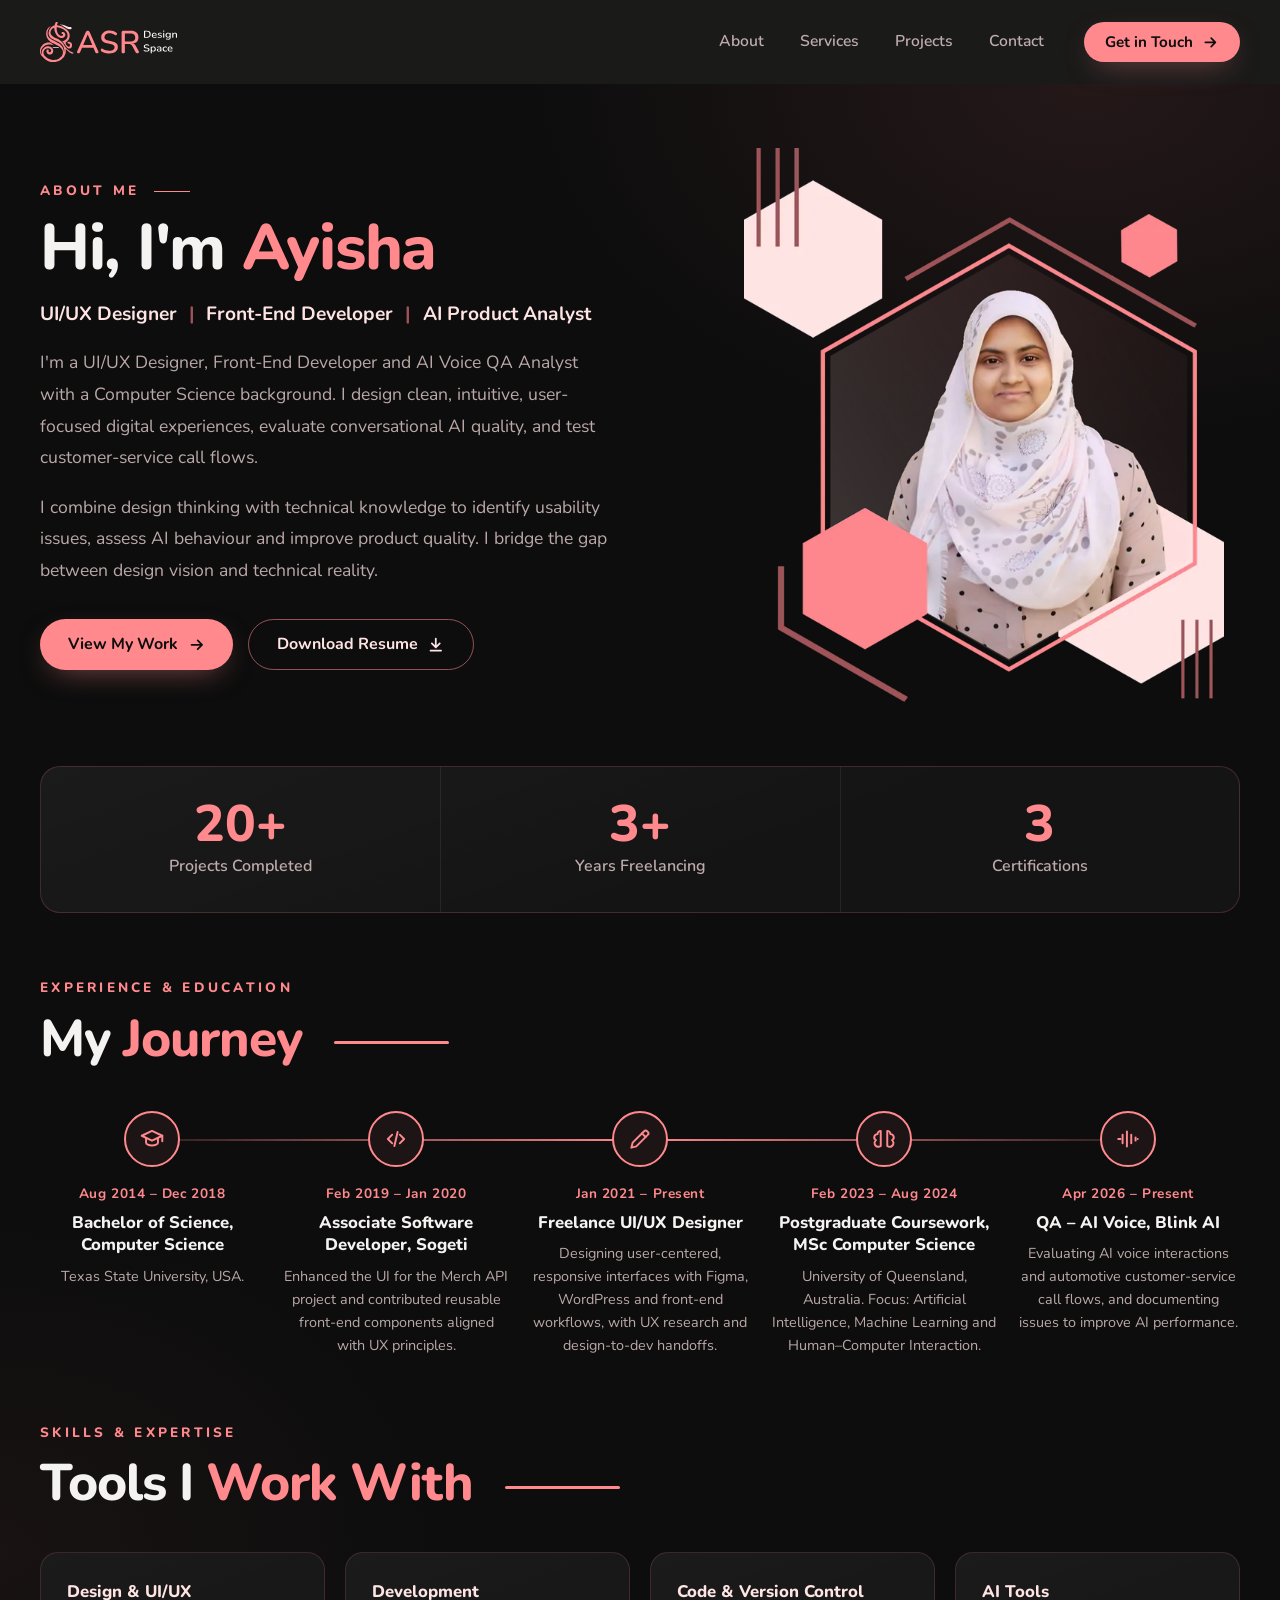
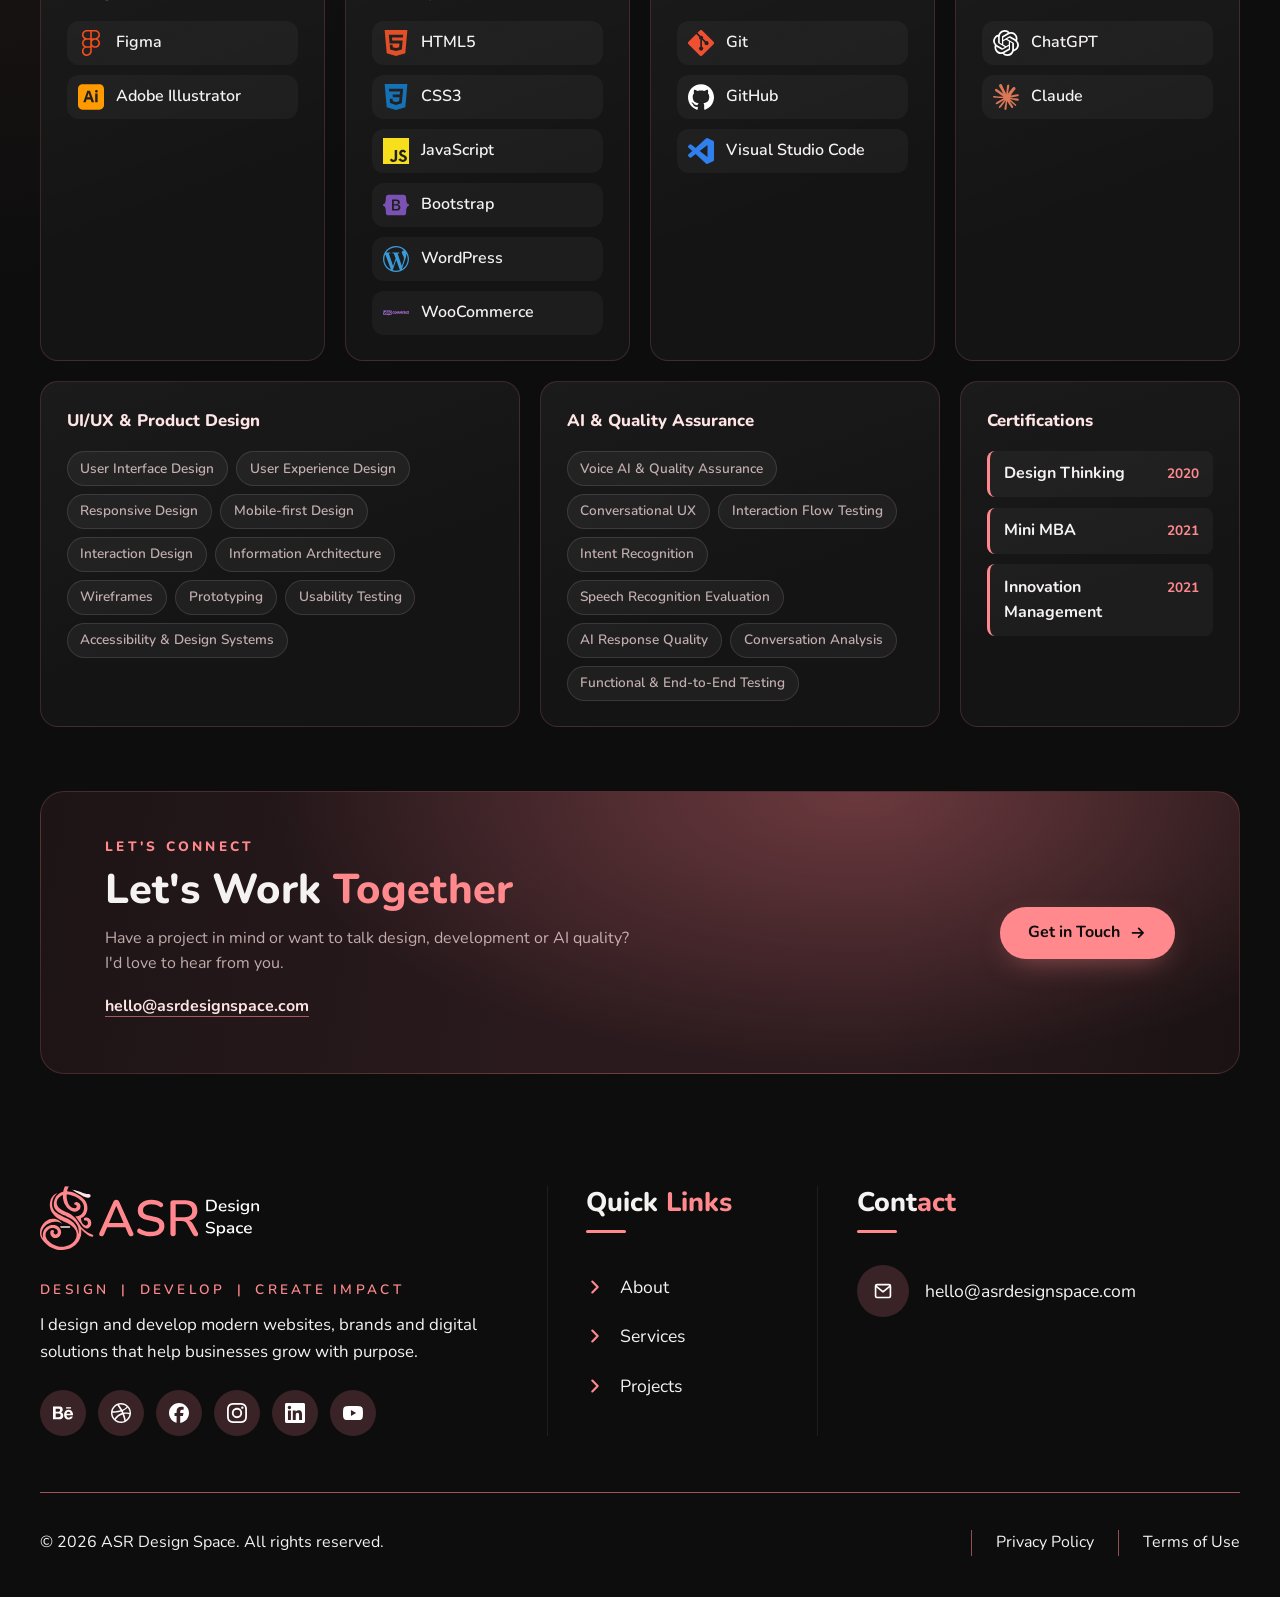
==== about/index.html @ 275aa5ae "all codes" ====
<!DOCTYPE html>
<html lang="en">
<head>
  <meta charset="UTF-8">
  <meta name="viewport" content="width=device-width, initial-scale=1">
  <title>About Ayisha S. R. Sowkathali | ASR Design Space</title>
  <meta name="description" content="Ayisha S. R. Sowkathali: UI/UX designer, front-end developer and AI product analyst with a Computer Science background.">
  <meta name="theme-color" content="#1a1a19">
  <link rel="icon" href="../assets/images/logo.svg" type="image/svg+xml">

  <link rel="preload" href="../assets/fonts/nunito-latin-wght-normal.woff2" as="font" type="font/woff2" crossorigin>
  <link rel="preload" as="image" href="../assets/images/about/hero-image-640.webp" imagesrcset="../assets/images/about/hero-image-640.webp 640w, ../assets/images/about/hero-image-1100.webp 1100w" imagesizes="(max-width: 900px) 80vw, 480px" type="image/webp">

  <link rel="stylesheet" href="../css/variables.css">
  <link rel="stylesheet" href="../css/base.css">
  <link rel="stylesheet" href="../css/header.css">
  <link rel="stylesheet" href="../css/footer.css">
  <link rel="stylesheet" href="../css/about-page.css">
</head>
<body class="page-about">
  <a class="skip-link" href="#main">Skip to content</a>

  <!-- ============ NAVIGATION ============ -->
  <header class="site-header">
    <nav class="nav container" aria-label="Main">
      <a class="nav__logo" href="../index.html" aria-label="ASR Design Space home">
        <img src="../assets/images/logo.svg" alt="ASR Design Space" width="1199" height="350">
      </a>

      <button class="nav__toggle" type="button" aria-expanded="false" aria-controls="nav-menu">
        <span class="visually-hidden">Open menu</span>
        <span class="nav__toggle-bar" aria-hidden="true"></span>
        <span class="nav__toggle-bar" aria-hidden="true"></span>
      </button>

      <div class="nav__menu" id="nav-menu">
        <ul class="nav__links">
          <li><a href="index.html" aria-current="page">About</a></li>
          <li><a href="../index.html#services">Services</a></li>
          <li><a href="../index.html#projects">Projects</a></li>
          <li><a href="../contact/index.html">Contact</a></li>
        </ul>
        <a class="btn btn--primary btn--sm" href="../contact/index.html">
          Get in Touch
          <svg class="btn__icon" viewBox="0 0 20 20" aria-hidden="true"><path d="M4 10h12m-5-5 5 5-5 5" fill="none" stroke="currentColor" stroke-width="2" stroke-linecap="round" stroke-linejoin="round"/></svg>
        </a>
      </div>
    </nav>
  </header>

  <main id="main">

    <!-- ============ HERO ============ -->
    <section class="ab-hero" aria-labelledby="ab-title">
      <div class="container ab-hero__grid">
        <div class="ab-hero__text">
          <p class="section-eyebrow section-eyebrow--line">About Me</p>
          <h1 class="ab-hero__title" id="ab-title">Hi, I'm <span class="section-title__accent">Ayisha</span></h1>
          <p class="ab-hero__role">UI/UX Designer <span aria-hidden="true">|</span> Front-End Developer <span aria-hidden="true">|</span> AI Product Analyst</p>
          <p class="ab-hero__bio">I'm a UI/UX Designer, Front-End Developer and AI Voice QA Analyst with a Computer Science background. I design clean, intuitive, user-focused digital experiences, evaluate conversational AI quality, and test customer-service call flows.</p>
          <p class="ab-hero__bio">I combine design thinking with technical knowledge to identify usability issues, assess AI behaviour and improve product quality. I bridge the gap between design vision and technical reality.</p>
          <div class="ab-hero__actions">
            <a class="btn btn--primary" href="../index.html#projects">View My Work <svg class="btn__icon" viewBox="0 0 20 20" aria-hidden="true"><path d="M4 10h12m-5-5 5 5-5 5" fill="none" stroke="currentColor" stroke-width="2" stroke-linecap="round" stroke-linejoin="round"/></svg></a>
            <a class="btn btn--ghost" href="../assets/resume/AyishaSR_Sowkathali_Resume.pdf" download>Download Resume <svg class="btn__icon" viewBox="0 0 20 20" aria-hidden="true"><path d="M10 3v10m-4.5-4.5L10 13l4.5-4.5M4 16.5h12" fill="none" stroke="currentColor" stroke-width="2" stroke-linecap="round" stroke-linejoin="round"/></svg></a>
          </div>
        </div>
        <!-- hero-image.png: the hexagon frame and coral shapes are part of the supplied artwork -->
        <picture class="ab-hero__media">
          <source type="image/webp" srcset="../assets/images/about/hero-image-640.webp 640w, ../assets/images/about/hero-image-1100.webp 1100w" sizes="(max-width: 900px) 80vw, 480px">
          <img src="../assets/images/about/hero-image-1100.webp" alt="Portrait of Ayisha in a pink patterned hijab, framed by coral hexagons" width="1100" height="1270" fetchpriority="high">
        </picture>
      </div>
    </section>

    <!-- ============ STATISTICS (same figures as the homepage) ============ -->
    <section class="ab-section" aria-label="At a glance">
      <div class="container">
        <ul class="ab-stats">
          <li><span class="ab-stats__value">20+</span><span class="ab-stats__label">Projects Completed</span></li>
          <li><span class="ab-stats__value">3+</span><span class="ab-stats__label">Years Freelancing</span></li>
          <li><span class="ab-stats__value">3</span><span class="ab-stats__label">Certifications</span></li>
        </ul>
      </div>
    </section>

    <!-- ============ JOURNEY (from the resume) ============ -->
    <section class="ab-section" aria-labelledby="ab-journey">
      <div class="container">
        <p class="section-eyebrow">Experience &amp; Education</p>
        <h2 class="section-title section-title--rule" id="ab-journey"><span>My <span class="section-title__accent">Journey</span></span></h2>
        <ol class="journey">
          <li class="journey__item">
            <span class="journey__icon"><svg viewBox="0 0 24 24" aria-hidden="true" fill="none" stroke="currentColor" stroke-width="1.8" stroke-linecap="round" stroke-linejoin="round"><path d="M2.5 9 12 4.5 21.5 9 12 13.5 2.5 9Z"/><path d="M6.5 11v4.2c0 1.5 2.5 2.8 5.5 2.8s5.5-1.3 5.5-2.8V11M21.5 9v5"/></svg></span>
            <p class="journey__date">Aug 2014 – Dec 2018</p>
            <h3 class="journey__title">Bachelor of Science, Computer Science</h3>
            <p class="journey__text">Texas State University, USA.</p>
          </li>
          <li class="journey__item">
            <span class="journey__icon"><svg viewBox="0 0 24 24" aria-hidden="true" fill="none" stroke="currentColor" stroke-width="1.8" stroke-linecap="round" stroke-linejoin="round"><path d="m8.5 8-4 4 4 4M15.5 8l4 4-4 4M13.5 5.5l-3 13"/></svg></span>
            <p class="journey__date">Feb 2019 – Jan 2020</p>
            <h3 class="journey__title">Associate Software Developer, Sogeti</h3>
            <p class="journey__text">Enhanced the UI for the Merch API project and contributed reusable front-end components aligned with UX principles.</p>
          </li>
          <li class="journey__item">
            <span class="journey__icon"><svg viewBox="0 0 24 24" aria-hidden="true" fill="none" stroke="currentColor" stroke-width="1.8" stroke-linecap="round" stroke-linejoin="round"><path d="M4 20l1.2-4.6L15.8 4.8a2 2 0 0 1 2.8 0l.6.6a2 2 0 0 1 0 2.8L8.6 18.8 4 20Z"/><path d="m13.8 6.8 3.4 3.4"/></svg></span>
            <p class="journey__date">Jan 2021 – Present</p>
            <h3 class="journey__title">Freelance UI/UX Designer</h3>
            <p class="journey__text">Designing user-centered, responsive interfaces with Figma, WordPress and front-end workflows, with UX research and design-to-dev handoffs.</p>
          </li>
          <li class="journey__item">
            <span class="journey__icon"><svg viewBox="0 0 24 24" aria-hidden="true" fill="none" stroke="currentColor" stroke-width="1.8" stroke-linecap="round" stroke-linejoin="round"><path d="M9 4.5a3 3 0 0 0-3 3 3 3 0 0 0-1.5 5.6A3 3 0 0 0 9 18.4V4.5ZM15 4.5a3 3 0 0 1 3 3 3 3 0 0 1 1.5 5.6 3 3 0 0 1-4.5 5.3V4.5Z"/></svg></span>
            <p class="journey__date">Feb 2023 – Aug 2024</p>
            <h3 class="journey__title">Postgraduate Coursework, MSc Computer Science</h3>
            <p class="journey__text">University of Queensland, Australia. Focus: Artificial Intelligence, Machine Learning and Human–Computer Interaction.</p>
          </li>
          <li class="journey__item">
            <span class="journey__icon"><svg viewBox="0 0 24 24" aria-hidden="true" fill="none" stroke="currentColor" stroke-width="1.8" stroke-linecap="round" stroke-linejoin="round"><path d="M3 12h2M7 8v8M11 5v14M15 8v8M19 10.5v3M21 12h0"/></svg></span>
            <p class="journey__date">Apr 2026 – Present</p>
            <h3 class="journey__title">QA – AI Voice, Blink AI</h3>
            <p class="journey__text">Evaluating AI voice interactions and automotive customer-service call flows, and documenting issues to improve AI performance.</p>
          </li>
        </ol>
      </div>
    </section>

    <!-- ============ SKILLS & TOOLS (from the resume) ============ -->
    <section class="ab-section" aria-labelledby="ab-skills">
      <div class="container">
        <p class="section-eyebrow">Skills &amp; Expertise</p>
        <h2 class="section-title section-title--rule" id="ab-skills"><span>Tools I <span class="section-title__accent">Work With</span></span></h2>
        <div class="tools-grid">
          <div class="tool-group">
            <h3 class="tool-group__title">Design &amp; UI/UX</h3>
            <ul class="tool-group__list"><li class="tool"><img src="../assets/icons/tools/figma.svg" alt="" width="28" height="28" loading="lazy"><span>Figma</span></li><li class="tool"><img src="../assets/icons/tools/adobeillustrator.svg" alt="" width="28" height="28" loading="lazy"><span>Adobe Illustrator</span></li></ul>
          </div>
          <div class="tool-group">
            <h3 class="tool-group__title">Development</h3>
            <ul class="tool-group__list"><li class="tool"><img src="../assets/icons/tools/html5.svg" alt="" width="28" height="28" loading="lazy"><span>HTML5</span></li><li class="tool"><img src="../assets/icons/tools/css3.svg" alt="" width="28" height="28" loading="lazy"><span>CSS3</span></li><li class="tool"><img src="../assets/icons/tools/javascript.svg" alt="" width="28" height="28" loading="lazy"><span>JavaScript</span></li><li class="tool"><img src="../assets/icons/tools/bootstrap.svg" alt="" width="28" height="28" loading="lazy"><span>Bootstrap</span></li><li class="tool"><img src="../assets/icons/tools/wordpress.svg" alt="" width="28" height="28" loading="lazy"><span>WordPress</span></li><li class="tool"><img src="../assets/icons/tools/woocommerce.svg" alt="" width="28" height="28" loading="lazy"><span>WooCommerce</span></li></ul>
          </div>
          <div class="tool-group">
            <h3 class="tool-group__title">Code &amp; Version Control</h3>
            <ul class="tool-group__list"><li class="tool"><img src="../assets/icons/tools/git.svg" alt="" width="28" height="28" loading="lazy"><span>Git</span></li><li class="tool"><img src="../assets/icons/tools/github.svg" alt="" width="28" height="28" loading="lazy"><span>GitHub</span></li><li class="tool"><img src="../assets/icons/tools/visualstudiocode.svg" alt="" width="28" height="28" loading="lazy"><span>Visual Studio Code</span></li></ul>
          </div>
          <div class="tool-group">
            <h3 class="tool-group__title">AI Tools</h3>
            <ul class="tool-group__list"><li class="tool"><img src="../assets/icons/tools/openai.svg" alt="" width="28" height="28" loading="lazy"><span>ChatGPT</span></li><li class="tool"><img src="../assets/icons/tools/claude.svg" alt="" width="28" height="28" loading="lazy"><span>Claude</span></li></ul>
          </div>
        </div>
        <div class="skills-grid">
          <div class="skill-group">
            <h3 class="tool-group__title">UI/UX &amp; Product Design</h3>
            <ul class="chips"><li>User Interface Design</li><li>User Experience Design</li><li>Responsive Design</li><li>Mobile-first Design</li><li>Interaction Design</li><li>Information Architecture</li><li>Wireframes</li><li>Prototyping</li><li>Usability Testing</li><li>Accessibility &amp; Design Systems</li></ul>
          </div>
          <div class="skill-group">
            <h3 class="tool-group__title">AI &amp; Quality Assurance</h3>
            <ul class="chips"><li>Voice AI &amp; Quality Assurance</li><li>Conversational UX</li><li>Interaction Flow Testing</li><li>Intent Recognition</li><li>Speech Recognition Evaluation</li><li>AI Response Quality</li><li>Conversation Analysis</li><li>Functional &amp; End-to-End Testing</li></ul>
          </div>
          <div class="skill-group">
            <h3 class="tool-group__title">Certifications</h3>
            <ul class="certs"><li class="cert"><span class="cert__name">Design Thinking</span><span class="cert__year">2020</span></li><li class="cert"><span class="cert__name">Mini MBA</span><span class="cert__year">2021</span></li><li class="cert"><span class="cert__name">Innovation Management</span><span class="cert__year">2021</span></li></ul>
          </div>
        </div>
      </div>
    </section>

    <!-- ============ LET'S CONNECT ============ -->
    <section class="ab-section" aria-labelledby="ab-connect">
      <div class="container">
        <div class="ab-connect">
          <div>
            <p class="section-eyebrow">Let's Connect</p>
            <h2 class="ab-connect__title" id="ab-connect">Let's Work <span class="section-title__accent">Together</span></h2>
            <p class="ab-connect__text">Have a project in mind or want to talk design, development or AI quality? I'd love to hear from you.</p>
            <a class="ab-connect__email" href="mailto:hello@asrdesignspace.com">hello@asrdesignspace.com</a>
          </div>
          <a class="btn btn--primary ab-connect__btn" href="../contact/index.html">Get in Touch <svg class="btn__icon" viewBox="0 0 20 20" aria-hidden="true"><path d="M4 10h12m-5-5 5 5-5 5" fill="none" stroke="currentColor" stroke-width="2" stroke-linecap="round" stroke-linejoin="round"/></svg></a>
        </div>
      </div>
    </section>
  </main>

  <!-- ============ FOOTER ============ -->
  <footer class="site-footer">
    <div class="site-footer__inner container">
      <div class="footer-grid">
        <!-- Column 1: brand + social -->
        <div class="footer-brand">
          <a class="footer-brand__logo" href="../index.html" aria-label="ASR Design Space home">
            <img src="../assets/images/logo.svg" alt="ASR Design Space" width="1199" height="350" loading="lazy">
          </a>
          <p class="footer-brand__tagline">Design <span aria-hidden="true">|</span> Develop <span aria-hidden="true">|</span> Create Impact</p>
          <p class="footer-brand__text">I design and develop modern websites, brands and digital solutions that help businesses grow with purpose.</p>
          <!-- Profiles verified on the live site's footer -->
          <ul class="social-list" aria-label="Social media">
              <li>
                <a class="social-link" href="https://www.behance.net/ayishasowkathali" target="_blank" rel="noopener noreferrer">
                  <span class="visually-hidden">Behance (opens in a new tab)</span>
                  <svg viewBox="0 0 24 24" aria-hidden="true"><path fill="currentColor" d="M16.969 16.927a2.561 2.561 0 0 0 1.901.677 2.501 2.501 0 0 0 1.531-.475c.362-.235.636-.584.779-.99h2.585a5.091 5.091 0 0 1-1.9 2.896 5.292 5.292 0 0 1-3.091.88 5.839 5.839 0 0 1-2.284-.433 4.871 4.871 0 0 1-1.723-1.211 5.657 5.657 0 0 1-1.08-1.874 7.057 7.057 0 0 1-.383-2.393c-.005-.8.129-1.595.396-2.349a5.313 5.313 0 0 1 5.088-3.604 4.87 4.87 0 0 1 2.376.563c.661.362 1.231.87 1.668 1.485a6.2 6.2 0 0 1 .943 2.133c.194.821.263 1.666.205 2.508h-7.699c-.063.79.184 1.574.688 2.187ZM6.947 4.084a8.065 8.065 0 0 1 1.928.198 4.29 4.29 0 0 1 1.49.638c.418.303.748.711.958 1.182.241.579.357 1.203.341 1.83a3.506 3.506 0 0 1-.506 1.961 3.726 3.726 0 0 1-1.503 1.287 3.588 3.588 0 0 1 2.027 1.437c.464.747.697 1.615.67 2.494a4.593 4.593 0 0 1-.423 2.032 3.945 3.945 0 0 1-1.163 1.413 5.114 5.114 0 0 1-1.683.807 7.135 7.135 0 0 1-1.928.259H0V4.084h6.947Zm-.235 12.9c.308.004.616-.029.916-.099a2.18 2.18 0 0 0 .766-.332c.228-.158.411-.371.534-.619.142-.317.208-.663.191-1.009a2.08 2.08 0 0 0-.642-1.715 2.618 2.618 0 0 0-1.696-.505h-3.54v4.279h3.471Zm13.635-5.967a2.13 2.13 0 0 0-1.654-.619 2.336 2.336 0 0 0-1.163.259 2.474 2.474 0 0 0-.738.62 2.359 2.359 0 0 0-.396.792c-.074.239-.12.485-.137.734h4.769a3.239 3.239 0 0 0-.679-1.785l-.002-.001Zm-13.813-.648a2.254 2.254 0 0 0 1.423-.433c.399-.355.607-.88.56-1.413a1.916 1.916 0 0 0-.178-.891 1.298 1.298 0 0 0-.495-.533 1.851 1.851 0 0 0-.711-.274 3.966 3.966 0 0 0-.835-.073H3.241v3.631h3.293v-.014ZM21.62 5.122h-5.976v1.527h5.976V5.122Z"/></svg>
                </a>
              </li>
              <li>
                <a class="social-link" href="https://dribbble.com/asrdesignspace" target="_blank" rel="noopener noreferrer">
                  <span class="visually-hidden">Dribbble (opens in a new tab)</span>
                  <svg viewBox="0 0 24 24" aria-hidden="true"><path fill="currentColor" d="M12 24C5.385 24 0 18.615 0 12S5.385 0 12 0s12 5.385 12 12-5.385 12-12 12zm10.12-10.358c-.35-.11-3.17-.953-6.384-.438 1.34 3.684 1.887 6.684 1.992 7.308 2.3-1.555 3.936-4.02 4.395-6.87zm-6.115 7.808c-.153-.9-.75-4.032-2.19-7.77l-.066.02c-5.79 2.015-7.86 6.025-8.04 6.4 1.73 1.358 3.92 2.166 6.29 2.166 1.42 0 2.77-.29 4-.814zm-11.62-2.58c.232-.4 3.045-5.055 8.332-6.765.135-.045.27-.084.405-.12-.26-.585-.54-1.167-.832-1.74C7.17 11.775 2.206 11.71 1.756 11.7l-.004.312c0 2.633.998 5.037 2.634 6.855zm-2.42-8.955c.46.008 4.683.026 9.477-1.248-1.698-3.018-3.53-5.558-3.8-5.928-2.868 1.35-5.01 3.99-5.676 7.17zM9.6 2.052c.282.38 2.145 2.914 3.822 6 3.645-1.365 5.19-3.44 5.373-3.702-1.81-1.61-4.19-2.586-6.795-2.586-.825 0-1.63.1-2.4.285zm10.335 3.483c-.218.29-1.935 2.493-5.724 4.04.24.49.47.985.68 1.486.08.18.15.36.22.53 3.41-.43 6.8.26 7.14.33-.02-2.42-.88-4.64-2.31-6.38z"/></svg>
                </a>
              </li>
              <li>
                <a class="social-link" href="https://www.facebook.com/asrdesignspace/" target="_blank" rel="noopener noreferrer">
                  <span class="visually-hidden">Facebook (opens in a new tab)</span>
                  <svg viewBox="0 0 24 24" aria-hidden="true"><path fill="currentColor" d="M9.101 23.691v-7.98H6.627v-3.667h2.474v-1.58c0-4.085 1.848-5.978 5.858-5.978.401 0 .955.042 1.468.103a8.68 8.68 0 0 1 1.141.195v3.325a8.623 8.623 0 0 0-.653-.036 26.805 26.805 0 0 0-.733-.009c-.707 0-1.259.096-1.675.309a1.686 1.686 0 0 0-.679.622c-.258.42-.374.995-.374 1.752v1.297h3.919l-.386 2.103-.287 1.564h-3.246v8.245C19.396 23.238 24 18.179 24 12.044c0-6.627-5.373-12-12-12s-12 5.373-12 12c0 5.628 3.874 10.35 9.101 11.647Z"/></svg>
                </a>
              </li>
              <li>
                <a class="social-link" href="https://www.instagram.com/asrdesignspace/" target="_blank" rel="noopener noreferrer">
                  <span class="visually-hidden">Instagram (opens in a new tab)</span>
                  <svg viewBox="0 0 24 24" aria-hidden="true"><path fill="currentColor" d="M7.0301.084c-1.2768.0602-2.1487.264-2.911.5634-.7888.3075-1.4575.72-2.1228 1.3877-.6652.6677-1.075 1.3368-1.3802 2.127-.2954.7638-.4956 1.6365-.552 2.914-.0564 1.2775-.0689 1.6882-.0626 4.947.0062 3.2586.0206 3.6671.0825 4.9473.061 1.2765.264 2.1482.5635 2.9107.308.7889.72 1.4573 1.388 2.1228.6679.6655 1.3365 1.0743 2.1285 1.38.7632.295 1.6361.4961 2.9134.552 1.2773.056 1.6884.069 4.9462.0627 3.2578-.0062 3.668-.0207 4.9478-.0814 1.28-.0607 2.147-.2652 2.9098-.5633.7889-.3086 1.4578-.72 2.1228-1.3881.665-.6682 1.0745-1.3378 1.3795-2.1284.2957-.7632.4966-1.636.552-2.9124.056-1.2809.0692-1.6898.063-4.948-.0063-3.2583-.021-3.6668-.0817-4.9465-.0607-1.2797-.264-2.1487-.5633-2.9117-.3084-.7889-.72-1.4568-1.3876-2.1228C21.2982 1.33 20.628.9208 19.8378.6165 19.074.321 18.2017.1197 16.9244.0645 15.6471.0093 15.236-.005 11.977.0014 8.718.0076 8.31.0215 7.0301.0839m.1402 21.6932c-1.17-.0509-1.8053-.2453-2.2287-.408-.5606-.216-.96-.4771-1.3819-.895-.422-.4178-.6811-.8186-.9-1.378-.1644-.4234-.3624-1.058-.4171-2.228-.0595-1.2645-.072-1.6442-.079-4.848-.007-3.2037.0053-3.583.0607-4.848.05-1.169.2456-1.805.408-2.2282.216-.5613.4762-.96.895-1.3816.4188-.4217.8184-.6814 1.3783-.9003.423-.1651 1.0575-.3614 2.227-.4171 1.2655-.06 1.6447-.072 4.848-.079 3.2033-.007 3.5835.005 4.8495.0608 1.169.0508 1.8053.2445 2.228.408.5608.216.96.4754 1.3816.895.4217.4194.6816.8176.9005 1.3787.1653.4217.3617 1.056.4169 2.2263.0602 1.2655.0739 1.645.0796 4.848.0058 3.203-.0055 3.5834-.061 4.848-.051 1.17-.245 1.8055-.408 2.2294-.216.5604-.4763.96-.8954 1.3814-.419.4215-.8181.6811-1.3783.9-.4224.1649-1.0577.3617-2.2262.4174-1.2656.0595-1.6448.072-4.8493.079-3.2045.007-3.5825-.006-4.848-.0608M16.953 5.5864A1.44 1.44 0 1 0 18.39 4.144a1.44 1.44 0 0 0-1.437 1.4424M5.8385 12.012c.0067 3.4032 2.7706 6.1557 6.173 6.1493 3.4026-.0065 6.157-2.7701 6.1506-6.1733-.0065-3.4032-2.771-6.1565-6.174-6.1498-3.403.0067-6.156 2.771-6.1496 6.1738M8 12.0077a4 4 0 1 1 4.008 3.9921A3.9996 3.9996 0 0 1 8 12.0077"/></svg>
                </a>
              </li>
              <li>
                <a class="social-link" href="https://www.linkedin.com/in/ayishasowkathali/" target="_blank" rel="noopener noreferrer">
                  <span class="visually-hidden">LinkedIn (opens in a new tab)</span>
                  <svg viewBox="0 0 24 24" aria-hidden="true"><path fill="currentColor" d="M20.447 20.452h-3.554v-5.569c0-1.328-.027-3.037-1.852-3.037-1.853 0-2.136 1.445-2.136 2.939v5.667H9.351V9h3.414v1.561h.046c.477-.9 1.637-1.85 3.37-1.85 3.601 0 4.267 2.37 4.267 5.455v6.286zM5.337 7.433c-1.144 0-2.063-.926-2.063-2.065 0-1.138.92-2.063 2.063-2.063 1.14 0 2.064.925 2.064 2.063 0 1.139-.925 2.065-2.064 2.065zm1.782 13.019H3.555V9h3.564v11.452zM22.225 0H1.771C.792 0 0 .774 0 1.729v20.542C0 23.227.792 24 1.771 24h20.451C23.2 24 24 23.227 24 22.271V1.729C24 .774 23.2 0 22.222 0h.003z"/></svg>
                </a>
              </li>
              <li>
                <a class="social-link" href="https://www.youtube.com/@asrdesignspace" target="_blank" rel="noopener noreferrer">
                  <span class="visually-hidden">YouTube (opens in a new tab)</span>
                  <svg viewBox="0 0 24 24" aria-hidden="true"><path fill="currentColor" d="M23.498 6.186a3.016 3.016 0 0 0-2.122-2.136C19.505 3.545 12 3.545 12 3.545s-7.505 0-9.377.505A3.017 3.017 0 0 0 .502 6.186C0 8.07 0 12 0 12s0 3.93.502 5.814a3.016 3.016 0 0 0 2.122 2.136c1.871.505 9.376.505 9.376.505s7.505 0 9.377-.505a3.015 3.015 0 0 0 2.122-2.136C24 15.93 24 12 24 12s0-3.93-.502-5.814zM9.545 15.568V8.432L15.818 12l-6.273 3.568z"/></svg>
                </a>
              </li>
          </ul>
        </div>

        <!-- Column 2: quick links -->
        <nav class="footer-col" aria-labelledby="footer-links-title">
          <h2 class="footer-col__title" id="footer-links-title">Quick <span>Links</span></h2>
          <ul class="footer-links">
            <li><a href="../index.html#about"><svg class="footer-links__chevron" viewBox="0 0 20 20" aria-hidden="true"><path d="m7 4 6 6-6 6" fill="none" stroke="currentColor" stroke-width="2.4" stroke-linecap="round" stroke-linejoin="round"/></svg>About</a></li>
            <li><a href="../index.html#services"><svg class="footer-links__chevron" viewBox="0 0 20 20" aria-hidden="true"><path d="m7 4 6 6-6 6" fill="none" stroke="currentColor" stroke-width="2.4" stroke-linecap="round" stroke-linejoin="round"/></svg>Services</a></li>
            <li><a href="../index.html#projects"><svg class="footer-links__chevron" viewBox="0 0 20 20" aria-hidden="true"><path d="m7 4 6 6-6 6" fill="none" stroke="currentColor" stroke-width="2.4" stroke-linecap="round" stroke-linejoin="round"/></svg>Projects</a></li>
          </ul>
        </nav>

        <!-- Column 3: contact -->
        <div class="footer-col">
          <h2 class="footer-col__title">Cont<span>act</span></h2>
          <a class="footer-email" href="mailto:hello@asrdesignspace.com">
            <span class="footer-email__icon" aria-hidden="true">
              <svg viewBox="0 0 24 24"><path fill="currentColor" d="M3 6.5A2.5 2.5 0 0 1 5.5 4h13A2.5 2.5 0 0 1 21 6.5v11a2.5 2.5 0 0 1-2.5 2.5h-13A2.5 2.5 0 0 1 3 17.5v-11Zm2.2-.3 6.8 5.6 6.8-5.6a.9.9 0 0 0-.3-.2H5.5l-.3.2Zm14 1.9-6.6 5.4a1 1 0 0 1-1.2 0L4.8 8.1v9.4c0 .4.3.7.7.7h13c.4 0 .7-.3.7-.7V8.1Z"/></svg>
            </span>
            hello@asrdesignspace.com
          </a>
        </div>
      </div>

      <div class="footer-bottom">
        <p class="footer-bottom__copy">&copy; <span data-current-year>2026</span> ASR Design Space. All rights reserved.</p>
        <ul class="footer-legal" aria-label="Legal">
          <li><a href="../privacypolicy/index.html">Privacy Policy</a></li>
          <li><a href="../termsofuse/index.html">Terms of Use</a></li>
        </ul>
      </div>
    </div>
  </footer>

  <script src="../js/nav.js" defer></script>
  <script src="../js/footer.js" defer></script>
</body>
</html>
---- css/variables.css ----
/* =========================================================
   Design tokens: change brand values here, everywhere updates
   ========================================================= */

@font-face {
  font-family: "Nunito";
  src: url("../assets/fonts/nunito-latin-wght-normal.woff2") format("woff2");
  font-weight: 200 1000;
  font-style: normal;
  font-display: swap;
}

:root {
  /* Brand palette */
  --color-black: #0d0d0d;
  --color-charcoal: #202020;
  --color-rose-dark: #a05259;
  --color-rose: #ff898d;
  --color-rose-light: #ffe4e4;
  --color-white: #ffffff;

  /* Text */
  --text-primary: #f5f2f2;
  --text-secondary: rgba(255, 228, 228, 0.72); /* rose-light, softened */
  --text-muted: rgba(255, 255, 255, 0.55);

  /* Hero surface: sampled from the top edge of hero-image.png (#1a1a19)
     so the photo's dark backdrop and the page become one surface. */
  --hero-bg-top: #1a1a19;
  --hero-bg-bottom: #121212;

  /* Typography */
  --font-sans: "Nunito", system-ui, -apple-system, "Segoe UI", Roboto, sans-serif;

  /* Layout */
  --container: 1280px;
  --gutter: clamp(1rem, 4vw, 2.5rem);
  --header-h: 84px;
  --section-space: 2rem; /* 32px above and below each content section */

  /* Shape & motion */
  --radius-pill: 999px;
  --ease-out: cubic-bezier(0.22, 1, 0.36, 1);
}
---- css/base.css ----
/* =========================================================
   Base: reset, typography, shared helpers and buttons
   ========================================================= */

*,
*::before,
*::after {
  box-sizing: border-box;
}

html {
  -webkit-text-size-adjust: 100%;
  scroll-behavior: smooth;
}

body {
  margin: 0;
  font-family: var(--font-sans);
  font-size: 1rem;
  line-height: 1.6;
  color: var(--text-primary);
  background: var(--color-black);
  -webkit-font-smoothing: antialiased;
  overflow-x: clip; /* guards against stray horizontal scroll */
}

img,
picture,
svg {
  display: block;
  max-width: 100%;
}

a {
  color: inherit;
}

/* In-page links (#contact etc.) stop a little below the top of the screen.
   If the header is ever made sticky, raise this to var(--header-h). */
[id] {
  scroll-margin-top: 1rem;
}

ul {
  margin: 0;
  padding: 0;
  list-style: none;
}

.container {
  width: 100%;
  max-width: var(--container);
  margin-inline: auto;
  padding-inline: var(--gutter);
}

.visually-hidden {
  position: absolute !important;
  width: 1px;
  height: 1px;
  margin: -1px;
  padding: 0;
  overflow: hidden;
  clip: rect(0 0 0 0);
  white-space: nowrap;
  border: 0;
}

.skip-link {
  position: absolute;
  left: 1rem;
  top: -100px;
  z-index: 100;
  padding: 0.6rem 1rem;
  border-radius: 8px;
  background: var(--color-rose);
  color: var(--color-black);
  font-weight: 700;
  text-decoration: none;
}

.skip-link:focus {
  top: 1rem;
}

:focus-visible {
  outline: 2px solid var(--color-rose);
  outline-offset: 3px;
}

/* ---------- Section headings (shared by every homepage section) ---------- */
.section-eyebrow {
  margin: 0 0 0.75rem;
  font-size: 0.85rem;
  font-weight: 800;
  letter-spacing: 0.24em;
  text-transform: uppercase;
  color: var(--color-rose);
}

/* Variant: thin pink line after the label ("CONTACT ——") */
.section-eyebrow--line {
  display: flex;
  align-items: center;
  gap: 0.9rem;
}

.section-eyebrow--line::after {
  content: "";
  width: 2.25rem;
  height: 1px;
  background: currentColor;
}

.section-title {
  margin: 0;
  font-size: clamp(2rem, 1.3rem + 2.4vw, 3.25rem);
  font-weight: 800;
  line-height: 1.1;
  letter-spacing: -0.02em;
  color: var(--text-primary);
}

.section-title__accent {
  color: var(--color-rose);
}

.section-lead {
  max-width: 36rem;
  margin: 1rem 0 0;
  font-size: clamp(1rem, 0.95rem + 0.3vw, 1.15rem);
  color: var(--text-secondary);
}

/* Variant: short pink rule to the right of the heading */
.section-title--rule {
  display: flex;
  align-items: center;
  gap: clamp(1rem, 2.5vw, 2rem);
}

.section-title--rule::after {
  content: "";
  flex: 0 0 auto;
  width: clamp(4rem, 9vw, 8.5rem);
  height: 3px;
  margin-top: 0.15em; /* sits on the visual middle of the capitals */
  border-radius: 3px;
  background: var(--color-rose);
}

/* On small phones the heading needs the full width, so the rule steps aside */
@media (max-width: 480px) {
  .section-title--rule::after {
    display: none;
  }
}

/* ---------- Text link with arrow ("View All Projects", "Learn More") ---------- */
.text-link {
  display: inline-flex;
  align-items: center;
  gap: 0.5rem;
  padding: 0.5rem 0.25rem;
  border-radius: 6px;
  font-size: 1.1rem;
  font-weight: 700;
  color: var(--color-rose);
  text-decoration: none;
}

.text-link__icon {
  width: 1.2em;
  height: 1.2em;
  transition: transform 0.25s var(--ease-out);
}

.text-link:hover .text-link__icon {
  transform: translateX(4px);
}

/* ---------- Buttons ---------- */
.btn {
  display: inline-flex;
  align-items: center;
  gap: 0.6rem;
  padding: 0.95rem 1.75rem;
  border: 0;
  border-radius: var(--radius-pill);
  font: inherit;
  font-weight: 700;
  font-size: 1rem;
  line-height: 1.2;
  text-decoration: none;
  cursor: pointer;
  transition: background-color 0.25s ease, transform 0.25s var(--ease-out), box-shadow 0.25s ease;
}

.btn--primary {
  background: var(--color-rose);
  color: var(--color-black);
  box-shadow: 0 10px 30px -12px rgba(255, 137, 141, 0.55);
}

.btn--primary:hover {
  background: #ff9ea1;
  transform: translateY(-2px);
}

.btn--sm {
  padding: 0.7rem 1.3rem;
  font-size: 0.95rem;
}

.btn__icon {
  width: 1.1em;
  height: 1.1em;
  transition: transform 0.25s var(--ease-out);
}

.btn:hover .btn__icon {
  transform: translateX(3px);
}

@media (prefers-reduced-motion: reduce) {
  html {
    scroll-behavior: auto;
  }

  *,
  *::before,
  *::after {
    transition-duration: 0.01ms !important;
  }
}
---- css/header.css ----
/* =========================================================
   Header / navigation
   ========================================================= */

.site-header {
  position: relative;
  z-index: 20;
  background: var(--hero-bg-top); /* same surface as the hero, no seam */
}

.nav {
  display: flex;
  align-items: center;
  justify-content: space-between;
  min-height: var(--header-h);
  gap: 1.5rem;
}

.nav__logo img {
  width: auto;
  height: 40px;
}

.nav__menu {
  display: flex;
  align-items: center;
  gap: 2.5rem;
}

.nav__links {
  display: flex;
  gap: 2.25rem;
}

.nav__links a {
  position: relative;
  font-weight: 600;
  font-size: 0.98rem;
  color: var(--text-secondary);
  text-decoration: none;
  transition: color 0.2s ease;
}

.nav__links a::after {
  content: "";
  position: absolute;
  left: 0;
  bottom: -4px;
  width: 100%;
  height: 2px;
  border-radius: 2px;
  background: var(--color-rose);
  transform: scaleX(0);
  transform-origin: left;
  transition: transform 0.25s var(--ease-out);
}

.nav__links a:hover {
  color: var(--color-white);
}

.nav__links a:hover::after {
  transform: scaleX(1);
}

/* Hamburger (hidden on desktop) */
.nav__toggle {
  display: none;
  position: relative;
  width: 44px;
  height: 44px;
  border: 1px solid rgba(255, 228, 228, 0.18);
  border-radius: 12px;
  background: transparent;
  cursor: pointer;
}

.nav__toggle-bar {
  position: absolute;
  left: 12px;
  right: 12px;
  height: 2px;
  border-radius: 2px;
  background: var(--color-rose-light);
  transition: transform 0.3s var(--ease-out);
}

.nav__toggle-bar:nth-of-type(2) { top: 17px; }
.nav__toggle-bar:nth-of-type(3) { top: 25px; }

.nav__toggle[aria-expanded="true"] .nav__toggle-bar:nth-of-type(2) {
  transform: translateY(4px) rotate(45deg);
}

.nav__toggle[aria-expanded="true"] .nav__toggle-bar:nth-of-type(3) {
  transform: translateY(-4px) rotate(-45deg);
}

/* ---------- Tablet & mobile ---------- */
@media (max-width: 900px) {
  :root {
    --header-h: 72px;
  }

  .nav__logo img {
    height: 34px;
  }

  .nav__toggle {
    display: block;
  }

  .nav__menu {
    position: absolute;
    top: 100%;
    left: 0;
    right: 0;
    flex-direction: column;
    align-items: stretch;
    gap: 1.25rem;
    padding: 1.25rem var(--gutter) 1.75rem;
    background: var(--hero-bg-top);
    border-bottom: 1px solid rgba(255, 228, 228, 0.08);
    box-shadow: 0 24px 40px -20px rgba(0, 0, 0, 0.6);
    /* closed state */
    visibility: hidden;
    opacity: 0;
    transform: translateY(-8px);
    transition: opacity 0.25s ease, transform 0.25s var(--ease-out), visibility 0s linear 0.25s;
  }

  .nav__menu.is-open {
    visibility: visible;
    opacity: 1;
    transform: none;
    transition-delay: 0s;
  }

  .nav__links {
    flex-direction: column;
    gap: 0;
  }

  .nav__links a {
    display: block;
    padding: 0.85rem 0;
    font-size: 1.05rem;
    border-bottom: 1px solid rgba(255, 228, 228, 0.08);
  }

  .nav__links a::after {
    display: none;
  }

  .nav__menu .btn {
    justify-content: center;
  }
}
---- css/footer.css ----
/* =========================================================
   Footer
   ========================================================= */

.site-footer {
  position: relative;
  padding-block: var(--section-space);
  background: var(--color-black);
  color: var(--text-primary);
}

.site-footer__inner {
  position: relative;
}

/* ---------- Columns ---------- */
.footer-grid {
  display: grid;
  grid-template-columns: minmax(0, 1.5fr) minmax(0, 0.8fr) minmax(0, 1.25fr);
}

.footer-grid > * {
  min-width: 0;
  padding-inline: clamp(1.25rem, 3vw, 3rem);
}

.footer-grid > :first-child {
  padding-left: 0;
}

/* thin vertical dividers between columns */
.footer-grid > :not(:first-child) {
  border-left: 1px solid rgba(255, 228, 228, 0.08);
}

/* ---------- Column 1: brand ---------- */
.footer-brand__logo {
  display: inline-block;
}

.footer-brand__logo img {
  width: auto;
  height: clamp(52px, 5vw, 66px);
}

.footer-brand__tagline {
  margin: 1.25rem 0 0;
  font-size: 0.85rem;
  font-weight: 600;
  letter-spacing: 0.24em;
  text-transform: uppercase;
  color: var(--color-rose);
}

.footer-brand__tagline span {
  margin-inline: 0.3em;
}

.footer-brand__text {
  max-width: 28rem;
  margin: 0.75rem 0 0;
  font-size: 1.05rem;
  line-height: 1.6;
  color: var(--text-primary);
}

.social-list {
  display: flex;
  flex-wrap: wrap;
  gap: 0.75rem;
  margin-top: 1.5rem;
}

.social-link {
  display: grid;
  place-items: center;
  width: 46px;
  height: 46px;
  border-radius: 50%;
  background: #3a2326;
  color: var(--color-white);
  transition: background-color 0.25s ease, color 0.25s ease, transform 0.25s var(--ease-out);
}

.social-link svg {
  width: 20px;
  height: 20px;
}

.social-link:hover {
  background: var(--color-rose);
  color: var(--color-black);
  transform: translateY(-2px);
}

/* ---------- Columns 2 & 3 ---------- */
.footer-col__title {
  position: relative;
  margin: 0 0 2rem;
  padding-bottom: 0.9rem;
  font-size: clamp(1.4rem, 1.2rem + 0.6vw, 1.75rem);
  font-weight: 800;
  line-height: 1.2;
  color: var(--text-primary);
}

.footer-col__title span {
  color: var(--color-rose);
}

/* short pink underline */
.footer-col__title::after {
  content: "";
  position: absolute;
  left: 0;
  bottom: 0;
  width: 2.5rem;
  height: 3px;
  border-radius: 3px;
  background: var(--color-rose);
}

.footer-links {
  display: grid;
  gap: 0.35rem;
}

.footer-links a {
  display: inline-flex;
  align-items: center;
  gap: 1rem;
  min-height: 44px;
  font-size: 1.1rem;
  color: var(--text-primary);
  text-decoration: none;
  transition: color 0.2s ease;
}

.footer-links__chevron {
  width: 18px;
  height: 18px;
  color: var(--color-rose);
  transition: transform 0.25s var(--ease-out);
}

.footer-links a:hover {
  color: var(--color-rose-light);
}

.footer-links a:hover .footer-links__chevron {
  transform: translateX(3px);
}

.footer-email {
  display: inline-flex;
  align-items: center;
  gap: 1rem;
  max-width: 100%;
  font-size: 1.1rem;
  color: var(--text-primary);
  text-decoration: none;
  white-space: nowrap;
  transition: color 0.2s ease;
}

.footer-email:hover {
  color: var(--color-rose);
}

.footer-email__icon {
  display: grid;
  flex-shrink: 0;
  place-items: center;
  width: 52px;
  height: 52px;
  border-radius: 50%;
  background: #3a2326;
  color: var(--color-white);
}

.footer-email__icon svg {
  width: 22px;
  height: 22px;
}

/* ---------- Divider + bottom row ---------- */
.footer-bottom {
  display: flex;
  flex-wrap: wrap;
  align-items: center;
  justify-content: space-between;
  gap: 1rem 2rem;
  margin-top: clamp(2.5rem, 5vw, 3.5rem);
  padding-top: 1.75rem;
  border-top: 1px solid rgba(255, 137, 141, 0.6);
}

.footer-bottom__copy {
  margin: 0;
  font-size: 1rem;
  color: var(--text-primary);
}

.footer-legal {
  display: flex;
  flex-wrap: wrap;
  align-items: center;
}

/* thin pink dividers: one before each link, as in the reference */
.footer-legal li {
  display: flex;
  align-items: center;
}

.footer-legal li::before {
  content: "";
  width: 1px;
  height: 1.6rem;
  margin-inline: 1.5rem;
  background: rgba(255, 137, 141, 0.55);
}

.footer-legal a {
  display: inline-flex;
  align-items: center;
  min-height: 44px;
  font-size: 1rem;
  color: var(--text-primary);
  text-decoration: none;
  transition: color 0.2s ease;
}

.footer-legal a:hover {
  color: var(--color-rose);
}

/* ---------- Tablet: brand on its own row, links + contact side by side ---------- */
@media (max-width: 1100px) {
  .footer-grid {
    grid-template-columns: repeat(2, minmax(0, 1fr));
    row-gap: 3rem;
  }

  .footer-brand {
    grid-column: 1 / -1;
  }

  .footer-grid > :nth-child(2) {
    padding-left: 0;
    border-left: 0;
  }
}

/* ---------- Mobile: everything stacks ---------- */
@media (max-width: 640px) {
  .footer-grid {
    grid-template-columns: minmax(0, 1fr);
    row-gap: 2.5rem;
  }

  .footer-grid > * {
    padding-inline: 0;
  }

  .footer-grid > :not(:first-child) {
    border-left: 0;
  }

  .footer-col__title {
    margin-bottom: 1.25rem;
  }

  .footer-brand__tagline {
    font-size: 0.72rem;
    letter-spacing: 0.16em;
  }

  .footer-bottom {
    flex-direction: column;
    align-items: flex-start;
  }

  /* first divider not needed when the links sit on their own line */
  .footer-legal li:first-child::before {
    display: none;
  }

  /* the address can wrap on very narrow phones instead of overflowing */
  .footer-email {
    white-space: normal;
    overflow-wrap: anywhere;
  }
}

@media (prefers-reduced-motion: reduce) {
  .social-link:hover,
  .footer-links a:hover .footer-links__chevron {
    transform: none;
  }
}
---- css/about-page.css ----
/* =========================================================
   About page
   Dark, coral-accented; reuses the site's tokens, section
   headings (base.css) and buttons.
   ========================================================= */

.page-about main {
  overflow: clip;
  background:
    radial-gradient(50rem 32rem at 85% 0%, rgba(160, 82, 89, 0.16), transparent 70%),
    radial-gradient(40rem 30rem at 0% 55%, rgba(160, 82, 89, 0.08), transparent 70%),
    var(--color-black);
}

/* outline button, used for "Download Resume" */
.btn--ghost {
  border: 1.5px solid rgba(255, 137, 141, 0.55);
  background: transparent;
  color: var(--color-rose-light);
}

.btn--ghost:hover {
  border-color: var(--color-rose);
  background: rgba(255, 137, 141, 0.1);
  transform: translateY(-2px);
}

.ab-section {
  padding-block: var(--section-space);
}

/* ---------- Hero ---------- */
.ab-hero {
  padding-block: clamp(2rem, 5vw, 4rem) var(--section-space);
}

.ab-hero__grid {
  display: grid;
  grid-template-columns: minmax(0, 1.1fr) minmax(0, 0.9fr);
  align-items: center;
  gap: clamp(1.5rem, 5vw, 4rem);
}

.ab-hero__title {
  margin: 0;
  font-size: clamp(2.4rem, 1.5rem + 3.2vw, 4rem);
  font-weight: 800;
  line-height: 1.08;
  letter-spacing: -0.02em;
  color: var(--text-primary);
}

.ab-hero__role {
  margin: 1rem 0 0;
  font-size: clamp(1rem, 0.95rem + 0.35vw, 1.2rem);
  font-weight: 700;
  color: var(--color-rose-light);
}

.ab-hero__role span {
  margin-inline: 0.35em;
  color: var(--color-rose-dark);
}

.ab-hero__bio {
  max-width: 36rem;
  margin: 1.1rem 0 0;
  font-size: clamp(1rem, 0.96rem + 0.2vw, 1.1rem);
  line-height: 1.8;
  color: var(--text-secondary);
}

.ab-hero__actions {
  display: flex;
  flex-wrap: wrap;
  gap: 0.9rem;
  margin-top: 2rem;
}

.ab-hero__media {
  justify-self: center;
  width: min(100%, 480px);
}

.ab-hero__media img {
  display: block;
  width: 100%;
  height: auto; /* original proportions; the hexagon frame is part of the artwork */
}

/* ---------- Statistics ---------- */
.ab-stats {
  display: grid;
  grid-template-columns: repeat(3, minmax(0, 1fr));
  border: 1px solid rgba(255, 137, 141, 0.18);
  border-radius: 20px;
  background: linear-gradient(160deg, rgba(255, 255, 255, 0.045), rgba(255, 255, 255, 0.012) 60%), #121112;
}

.ab-stats li {
  display: flex;
  flex-direction: column;
  align-items: center;
  gap: 0.25rem;
  padding: clamp(1.25rem, 3vw, 2rem) 1rem;
  text-align: center;
}

.ab-stats li + li {
  border-left: 1px solid rgba(255, 228, 228, 0.08);
}

.ab-stats__value {
  font-size: clamp(2.2rem, 1.6rem + 2vw, 3.2rem);
  font-weight: 800;
  line-height: 1;
  color: var(--color-rose);
}

.ab-stats__label {
  font-size: 1rem;
  font-weight: 600;
  color: var(--text-secondary);
}

/* ---------- Journey timeline ---------- */
.journey {
  position: relative;
  display: grid;
  grid-template-columns: repeat(5, minmax(0, 1fr));
  gap: clamp(0.75rem, 1.6vw, 1.25rem);
  margin: clamp(2rem, 4vw, 2.75rem) 0 0;
  padding: 0;
  list-style: none;
}

/* connecting line through the icons */
.journey::before {
  content: "";
  position: absolute;
  top: 28px;
  left: 10%;
  right: 10%;
  height: 2px;
  background: linear-gradient(90deg, rgba(255, 137, 141, 0.15), var(--color-rose), rgba(255, 137, 141, 0.15));
}

.journey__item {
  position: relative;
  display: flex;
  flex-direction: column;
  align-items: center;
  text-align: center;
}

.journey__icon {
  position: relative;
  z-index: 1;
  display: grid;
  place-items: center;
  width: 56px;
  height: 56px;
  border: 2px solid var(--color-rose);
  border-radius: 50%;
  background: #1c1415;
  color: var(--color-rose);
}

.journey__icon svg {
  width: 26px;
  height: 26px;
}

.journey__date {
  margin: 1rem 0 0;
  font-size: 0.85rem;
  font-weight: 700;
  letter-spacing: 0.04em;
  color: var(--color-rose);
}

.journey__title {
  margin: 0.4rem 0 0;
  font-size: 1.05rem;
  font-weight: 800;
  line-height: 1.35;
  color: var(--text-primary);
}

.journey__text {
  margin: 0.5rem 0 0;
  font-size: 0.9rem;
  line-height: 1.6;
  color: var(--text-secondary);
}

/* ---------- Tools & skills ---------- */
.tools-grid {
  display: grid;
  grid-template-columns: repeat(4, minmax(0, 1fr));
  gap: 1.25rem;
  margin-top: clamp(1.75rem, 4vw, 2.5rem);
}

.tool-group,
.skill-group {
  padding: clamp(1.25rem, 2.5vw, 1.6rem);
  border: 1px solid rgba(255, 137, 141, 0.16);
  border-radius: 18px;
  background: linear-gradient(160deg, rgba(255, 255, 255, 0.045), rgba(255, 255, 255, 0.012) 60%), #121112;
}

.tool-group__title {
  margin: 0 0 1rem;
  font-size: 1.05rem;
  font-weight: 800;
  color: var(--color-rose-light);
}

.tool-group__list {
  display: grid;
  gap: 0.65rem;
}

.tool {
  display: flex;
  align-items: center;
  gap: 0.75rem;
  padding: 0.55rem 0.7rem;
  border-radius: 12px;
  background: rgba(255, 255, 255, 0.04);
  font-weight: 600;
  color: var(--text-primary);
  transition: background-color 0.2s ease, transform 0.2s var(--ease-out);
}

.tool:hover {
  background: rgba(255, 137, 141, 0.1);
  transform: translateX(3px);
}

.tool img {
  flex-shrink: 0;
  width: 26px;
  height: 26px;
}

.skills-grid {
  display: grid;
  grid-template-columns: minmax(0, 1.2fr) minmax(0, 1fr) minmax(0, 0.7fr);
  gap: 1.25rem;
  margin-top: 1.25rem;
}

.chips {
  display: flex;
  flex-wrap: wrap;
  gap: 0.5rem;
}

.chips li {
  padding: 0.35rem 0.8rem;
  border: 1px solid rgba(255, 228, 228, 0.12);
  border-radius: var(--radius-pill);
  background: rgba(255, 255, 255, 0.05);
  font-size: 0.85rem;
  font-weight: 600;
  color: var(--text-secondary);
}

.certs {
  display: grid;
  gap: 0.65rem;
}

.cert {
  display: flex;
  align-items: baseline;
  justify-content: space-between;
  gap: 1rem;
  padding: 0.65rem 0.9rem;
  border-left: 3px solid var(--color-rose);
  border-radius: 8px;
  background: rgba(255, 255, 255, 0.04);
}

.cert__name {
  font-weight: 700;
  color: var(--text-primary);
}

.cert__year {
  font-size: 0.85rem;
  font-weight: 700;
  color: var(--color-rose);
}

/* ---------- Let's connect ---------- */
.ab-connect {
  display: flex;
  flex-wrap: wrap;
  align-items: center;
  justify-content: space-between;
  gap: 1.5rem 2rem;
  margin-bottom: clamp(2rem, 4vw, 3rem);
  padding: clamp(1.75rem, 4vw, 2.75rem) clamp(1.5rem, 5vw, 4rem);
  border: 1px solid rgba(255, 137, 141, 0.18);
  border-radius: 24px;
  background:
    radial-gradient(70% 140% at 68% 0%, rgba(160, 82, 89, 0.55), transparent 70%),
    linear-gradient(100deg, #1d1416 0%, #2a1a1d 45%, #2a1a1d 70%, #1a1213 100%);
}

.ab-connect .section-eyebrow {
  margin-bottom: 0.5rem;
}

.ab-connect__title {
  margin: 0;
  font-size: clamp(1.75rem, 1.2rem + 2vw, 2.6rem);
  font-weight: 800;
  line-height: 1.15;
  color: var(--text-primary);
}

.ab-connect__text {
  max-width: 34rem;
  margin: 0.75rem 0 0;
  color: var(--text-secondary);
}

.ab-connect__email {
  display: inline-flex;
  align-items: center;
  min-height: 44px;
  margin-top: 0.5rem;
  font-weight: 700;
  color: var(--color-rose-light);
  text-decoration: underline;
  text-decoration-color: rgba(255, 137, 141, 0.6);
  text-underline-offset: 5px;
}

.ab-connect__email:hover {
  color: var(--color-rose);
}

.ab-connect__btn {
  min-height: 52px;
}

/* ---------- Tablet ---------- */
@media (max-width: 1100px) {
  .tools-grid {
    grid-template-columns: repeat(2, minmax(0, 1fr));
  }

  .skills-grid {
    grid-template-columns: repeat(2, minmax(0, 1fr));
  }

  .skills-grid > :last-child {
    grid-column: 1 / -1;
  }

  /* timeline becomes a vertical list */
  .journey {
    grid-template-columns: minmax(0, 1fr);
    gap: 1.5rem;
    padding-left: 0.25rem;
  }

  .journey::before {
    top: 28px;
    bottom: 28px;
    left: calc(0.25rem + 27px);
    right: auto;
    width: 2px;
    height: auto;
    background: linear-gradient(180deg, var(--color-rose), rgba(255, 137, 141, 0.2));
  }

  .journey__item {
    display: grid;
    grid-template-columns: 56px minmax(0, 1fr);
    column-gap: 1.1rem;
    align-items: start;
    text-align: left;
  }

  .journey__icon { grid-row: 1 / 4; }
  .journey__date { margin-top: 0.2rem; }
  .journey__date,
  .journey__title,
  .journey__text { grid-column: 2; }
}

@media (max-width: 900px) {
  .ab-hero__grid {
    grid-template-columns: minmax(0, 1fr);
  }

  .ab-hero__media {
    order: -1;
    width: min(80%, 400px);
  }
}

/* ---------- Mobile ---------- */
@media (max-width: 640px) {
  .ab-stats {
    grid-template-columns: minmax(0, 1fr);
  }

  .ab-stats li + li {
    border-left: 0;
    border-top: 1px solid rgba(255, 228, 228, 0.08);
  }

  .tools-grid,
  .skills-grid {
    grid-template-columns: minmax(0, 1fr);
  }

  .ab-hero__actions .btn,
  .ab-connect__btn {
    width: 100%;
    justify-content: center;
  }

  .ab-connect {
    flex-direction: column;
    align-items: stretch;
  }
}

@media (prefers-reduced-motion: reduce) {
  .tool:hover,
  .btn--ghost:hover {
    transform: none;
  }
}
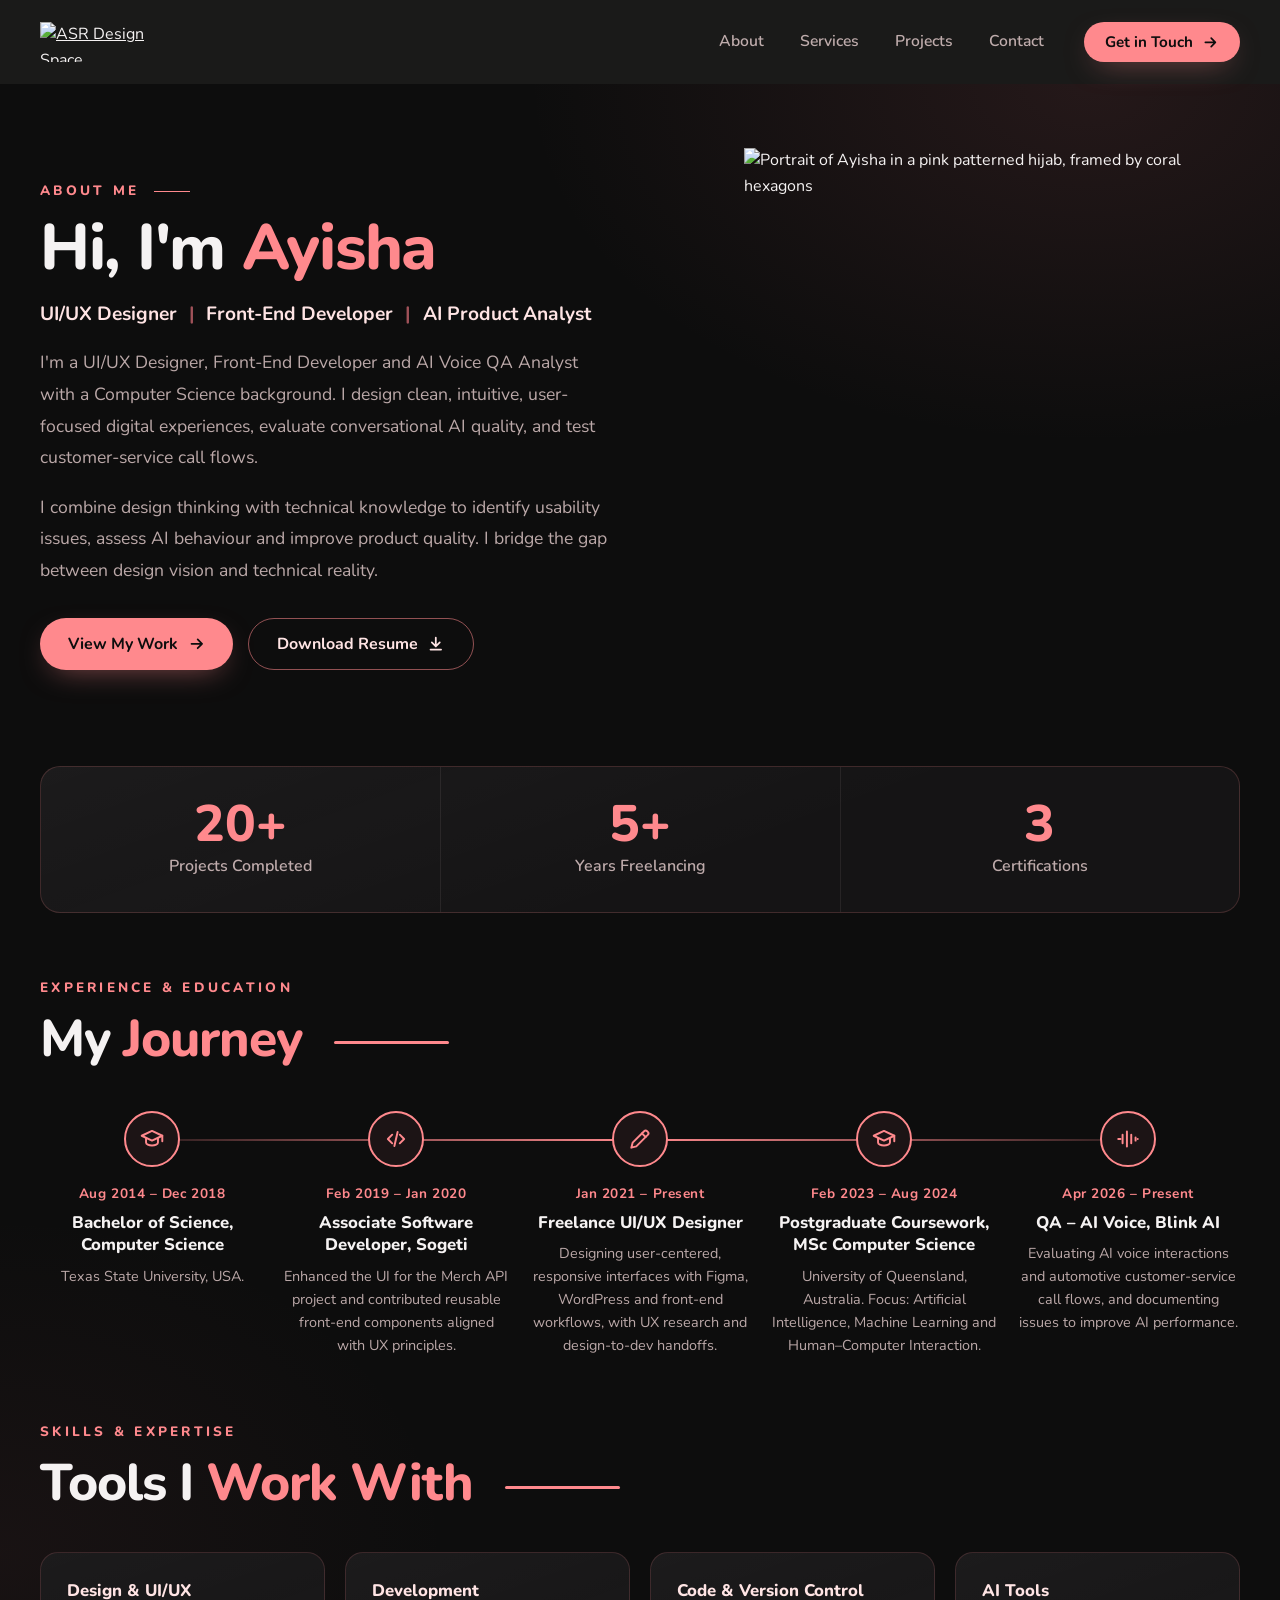
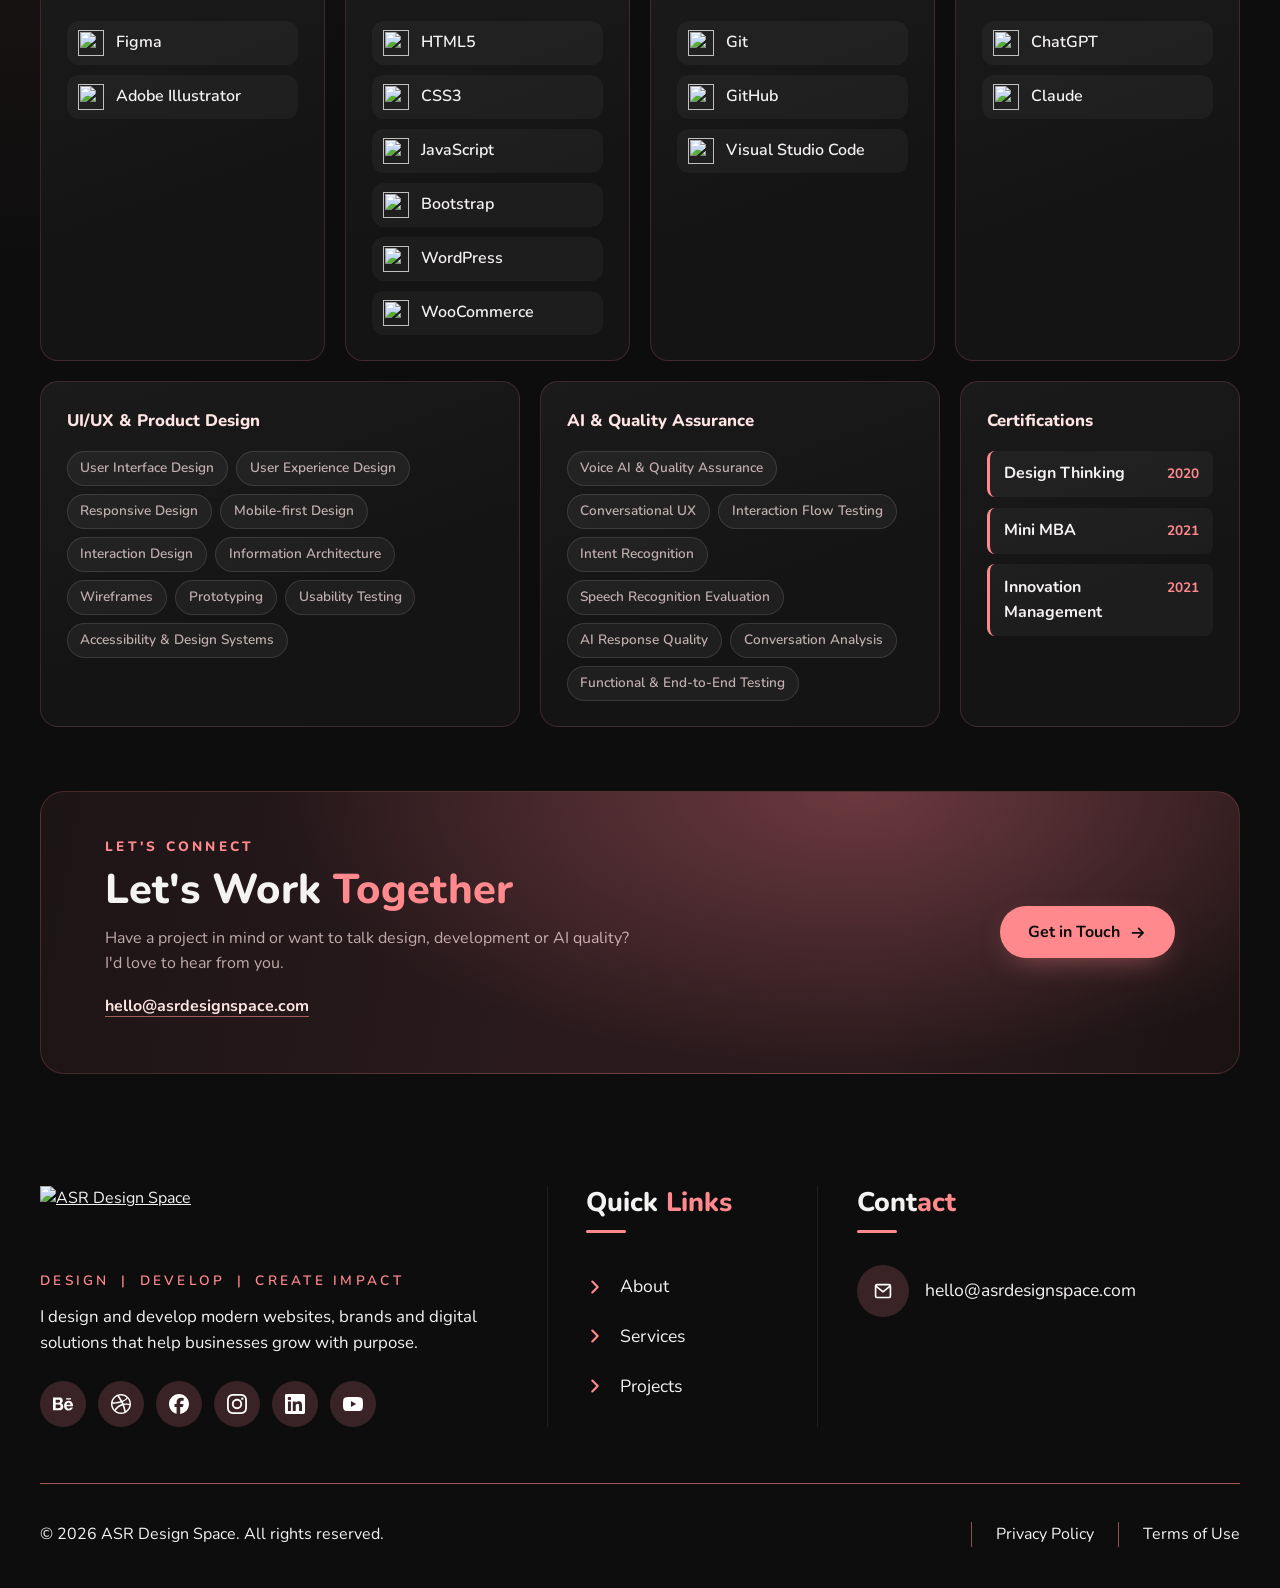
==== commit 96159db2: "updated asset repo" ====
--- a/about/index.html
+++ b/about/index.html
@@ -6,10 +6,14 @@
   <title>About Ayisha S. R. Sowkathali | ASR Design Space</title>
   <meta name="description" content="Ayisha S. R. Sowkathali: UI/UX designer, front-end developer and AI product analyst with a Computer Science background.">
   <meta name="theme-color" content="#1a1a19">
-  <link rel="icon" href="../assets/images/logo.svg" type="image/svg+xml">
-
+  <!-- Favicon: the ASR logo icon (assets/favicon/). The .ico is for older browsers, the SVG for modern ones. -->
+  <link rel="icon" href="../favicon.ico" sizes="32x32">
+  <link rel="icon" href="../assets/favicon/favicon.svg" type="image/svg+xml">
+  <link rel="apple-touch-icon" href="../assets/favicon/apple-touch-icon.png">
+
+  <link rel="preconnect" href="https://res.cloudinary.com">
   <link rel="preload" href="../assets/fonts/nunito-latin-wght-normal.woff2" as="font" type="font/woff2" crossorigin>
-  <link rel="preload" as="image" href="../assets/images/about/hero-image-640.webp" imagesrcset="../assets/images/about/hero-image-640.webp 640w, ../assets/images/about/hero-image-1100.webp 1100w" imagesizes="(max-width: 900px) 80vw, 480px" type="image/webp">
+  <link rel="preload" as="image" href="https://res.cloudinary.com/drtc6yecl/image/upload/f_auto,q_auto/asr-design-space/images/about/hero-image-640" imagesrcset="https://res.cloudinary.com/drtc6yecl/image/upload/f_auto,q_auto/asr-design-space/images/about/hero-image-640 640w, https://res.cloudinary.com/drtc6yecl/image/upload/f_auto,q_auto/asr-design-space/images/about/hero-image-1100 1100w" imagesizes="(max-width: 900px) 80vw, 480px" type="image/webp">
 
   <link rel="stylesheet" href="../css/variables.css">
   <link rel="stylesheet" href="../css/base.css">
@@ -24,7 +28,7 @@
   <header class="site-header">
     <nav class="nav container" aria-label="Main">
       <a class="nav__logo" href="../index.html" aria-label="ASR Design Space home">
-        <img src="../assets/images/logo.svg" alt="ASR Design Space" width="1199" height="350">
+        <img src="https://res.cloudinary.com/drtc6yecl/image/upload/asr-design-space/images/logo.svg" alt="ASR Design Space" width="1199" height="350">
       </a>
 
       <button class="nav__toggle" type="button" aria-expanded="false" aria-controls="nav-menu">
@@ -66,8 +70,8 @@
         </div>
         <!-- hero-image.png: the hexagon frame and coral shapes are part of the supplied artwork -->
         <picture class="ab-hero__media">
-          <source type="image/webp" srcset="../assets/images/about/hero-image-640.webp 640w, ../assets/images/about/hero-image-1100.webp 1100w" sizes="(max-width: 900px) 80vw, 480px">
-          <img src="../assets/images/about/hero-image-1100.webp" alt="Portrait of Ayisha in a pink patterned hijab, framed by coral hexagons" width="1100" height="1270" fetchpriority="high">
+          <source type="image/webp" srcset="https://res.cloudinary.com/drtc6yecl/image/upload/f_auto,q_auto/asr-design-space/images/about/hero-image-640 640w, https://res.cloudinary.com/drtc6yecl/image/upload/f_auto,q_auto/asr-design-space/images/about/hero-image-1100 1100w" sizes="(max-width: 900px) 80vw, 480px">
+          <img src="https://res.cloudinary.com/drtc6yecl/image/upload/f_auto,q_auto/asr-design-space/images/about/hero-image-1100" alt="Portrait of Ayisha in a pink patterned hijab, framed by coral hexagons" width="1100" height="1270" fetchpriority="high">
         </picture>
       </div>
     </section>
@@ -77,7 +81,7 @@
       <div class="container">
         <ul class="ab-stats">
           <li><span class="ab-stats__value">20+</span><span class="ab-stats__label">Projects Completed</span></li>
-          <li><span class="ab-stats__value">3+</span><span class="ab-stats__label">Years Freelancing</span></li>
+          <li><span class="ab-stats__value">5+</span><span class="ab-stats__label">Years Freelancing</span></li>
           <li><span class="ab-stats__value">3</span><span class="ab-stats__label">Certifications</span></li>
         </ul>
       </div>
@@ -108,7 +112,7 @@
             <p class="journey__text">Designing user-centered, responsive interfaces with Figma, WordPress and front-end workflows, with UX research and design-to-dev handoffs.</p>
           </li>
           <li class="journey__item">
-            <span class="journey__icon"><svg viewBox="0 0 24 24" aria-hidden="true" fill="none" stroke="currentColor" stroke-width="1.8" stroke-linecap="round" stroke-linejoin="round"><path d="M9 4.5a3 3 0 0 0-3 3 3 3 0 0 0-1.5 5.6A3 3 0 0 0 9 18.4V4.5ZM15 4.5a3 3 0 0 1 3 3 3 3 0 0 1 1.5 5.6 3 3 0 0 1-4.5 5.3V4.5Z"/></svg></span>
+            <span class="journey__icon"><svg viewBox="0 0 24 24" aria-hidden="true" fill="none" stroke="currentColor" stroke-width="1.8" stroke-linecap="round" stroke-linejoin="round"><path d="M2.5 9 12 4.5 21.5 9 12 13.5 2.5 9Z"/><path d="M6.5 11v4.2c0 1.5 2.5 2.8 5.5 2.8s5.5-1.3 5.5-2.8V11M21.5 9v5"/></svg></span>
             <p class="journey__date">Feb 2023 – Aug 2024</p>
             <h3 class="journey__title">Postgraduate Coursework, MSc Computer Science</h3>
             <p class="journey__text">University of Queensland, Australia. Focus: Artificial Intelligence, Machine Learning and Human–Computer Interaction.</p>
@@ -131,19 +135,19 @@
         <div class="tools-grid">
           <div class="tool-group">
             <h3 class="tool-group__title">Design &amp; UI/UX</h3>
-            <ul class="tool-group__list"><li class="tool"><img src="../assets/icons/tools/figma.svg" alt="" width="28" height="28" loading="lazy"><span>Figma</span></li><li class="tool"><img src="../assets/icons/tools/adobeillustrator.svg" alt="" width="28" height="28" loading="lazy"><span>Adobe Illustrator</span></li></ul>
+            <ul class="tool-group__list"><li class="tool"><img src="https://res.cloudinary.com/drtc6yecl/image/upload/asr-design-space/icons/tools/figma.svg" alt="" width="28" height="28" loading="lazy"><span>Figma</span></li><li class="tool"><img src="https://res.cloudinary.com/drtc6yecl/image/upload/asr-design-space/icons/tools/adobeillustrator.svg" alt="" width="28" height="28" loading="lazy"><span>Adobe Illustrator</span></li></ul>
           </div>
           <div class="tool-group">
             <h3 class="tool-group__title">Development</h3>
-            <ul class="tool-group__list"><li class="tool"><img src="../assets/icons/tools/html5.svg" alt="" width="28" height="28" loading="lazy"><span>HTML5</span></li><li class="tool"><img src="../assets/icons/tools/css3.svg" alt="" width="28" height="28" loading="lazy"><span>CSS3</span></li><li class="tool"><img src="../assets/icons/tools/javascript.svg" alt="" width="28" height="28" loading="lazy"><span>JavaScript</span></li><li class="tool"><img src="../assets/icons/tools/bootstrap.svg" alt="" width="28" height="28" loading="lazy"><span>Bootstrap</span></li><li class="tool"><img src="../assets/icons/tools/wordpress.svg" alt="" width="28" height="28" loading="lazy"><span>WordPress</span></li><li class="tool"><img src="../assets/icons/tools/woocommerce.svg" alt="" width="28" height="28" loading="lazy"><span>WooCommerce</span></li></ul>
+            <ul class="tool-group__list"><li class="tool"><img src="https://res.cloudinary.com/drtc6yecl/image/upload/asr-design-space/icons/tools/html5.svg" alt="" width="28" height="28" loading="lazy"><span>HTML5</span></li><li class="tool"><img src="https://res.cloudinary.com/drtc6yecl/image/upload/asr-design-space/icons/tools/css3.svg" alt="" width="28" height="28" loading="lazy"><span>CSS3</span></li><li class="tool"><img src="https://res.cloudinary.com/drtc6yecl/image/upload/asr-design-space/icons/tools/javascript.svg" alt="" width="28" height="28" loading="lazy"><span>JavaScript</span></li><li class="tool"><img src="https://res.cloudinary.com/drtc6yecl/image/upload/asr-design-space/icons/tools/bootstrap.svg" alt="" width="28" height="28" loading="lazy"><span>Bootstrap</span></li><li class="tool"><img src="https://res.cloudinary.com/drtc6yecl/image/upload/asr-design-space/icons/tools/wordpress.svg" alt="" width="28" height="28" loading="lazy"><span>WordPress</span></li><li class="tool"><img src="https://res.cloudinary.com/drtc6yecl/image/upload/asr-design-space/icons/tools/woocommerce.svg" alt="" width="28" height="28" loading="lazy"><span>WooCommerce</span></li></ul>
           </div>
           <div class="tool-group">
             <h3 class="tool-group__title">Code &amp; Version Control</h3>
-            <ul class="tool-group__list"><li class="tool"><img src="../assets/icons/tools/git.svg" alt="" width="28" height="28" loading="lazy"><span>Git</span></li><li class="tool"><img src="../assets/icons/tools/github.svg" alt="" width="28" height="28" loading="lazy"><span>GitHub</span></li><li class="tool"><img src="../assets/icons/tools/visualstudiocode.svg" alt="" width="28" height="28" loading="lazy"><span>Visual Studio Code</span></li></ul>
+            <ul class="tool-group__list"><li class="tool"><img src="https://res.cloudinary.com/drtc6yecl/image/upload/asr-design-space/icons/tools/git.svg" alt="" width="28" height="28" loading="lazy"><span>Git</span></li><li class="tool"><img src="https://res.cloudinary.com/drtc6yecl/image/upload/asr-design-space/icons/tools/github.svg" alt="" width="28" height="28" loading="lazy"><span>GitHub</span></li><li class="tool"><img src="https://res.cloudinary.com/drtc6yecl/image/upload/asr-design-space/icons/tools/visualstudiocode.svg" alt="" width="28" height="28" loading="lazy"><span>Visual Studio Code</span></li></ul>
           </div>
           <div class="tool-group">
             <h3 class="tool-group__title">AI Tools</h3>
-            <ul class="tool-group__list"><li class="tool"><img src="../assets/icons/tools/openai.svg" alt="" width="28" height="28" loading="lazy"><span>ChatGPT</span></li><li class="tool"><img src="../assets/icons/tools/claude.svg" alt="" width="28" height="28" loading="lazy"><span>Claude</span></li></ul>
+            <ul class="tool-group__list"><li class="tool"><img src="https://res.cloudinary.com/drtc6yecl/image/upload/asr-design-space/icons/tools/openai.svg" alt="" width="28" height="28" loading="lazy"><span>ChatGPT</span></li><li class="tool"><img src="https://res.cloudinary.com/drtc6yecl/image/upload/asr-design-space/icons/tools/claude.svg" alt="" width="28" height="28" loading="lazy"><span>Claude</span></li></ul>
           </div>
         </div>
         <div class="skills-grid">
@@ -186,7 +190,7 @@
         <!-- Column 1: brand + social -->
         <div class="footer-brand">
           <a class="footer-brand__logo" href="../index.html" aria-label="ASR Design Space home">
-            <img src="../assets/images/logo.svg" alt="ASR Design Space" width="1199" height="350" loading="lazy">
+            <img src="https://res.cloudinary.com/drtc6yecl/image/upload/asr-design-space/images/logo.svg" alt="ASR Design Space" width="1199" height="350" loading="lazy">
           </a>
           <p class="footer-brand__tagline">Design <span aria-hidden="true">|</span> Develop <span aria-hidden="true">|</span> Create Impact</p>
           <p class="footer-brand__text">I design and develop modern websites, brands and digital solutions that help businesses grow with purpose.</p>
--- a/css/base.css
+++ b/css/base.css
@@ -153,6 +153,46 @@
 @media (max-width: 480px) {
   .section-title--rule::after {
     display: none;
+  }
+}
+
+/* ---------- Ticker pause / play button (Tech Stack + Testimonials) ---------- */
+.ticker-pause {
+  display: grid;
+  flex-shrink: 0;
+  place-items: center;
+  width: 36px;
+  height: 36px;
+  margin-left: auto;
+  padding: 0;
+  border: 1px solid rgba(255, 137, 141, 0.28);
+  border-radius: 50%;
+  background: rgba(255, 255, 255, 0.03);
+  color: var(--color-rose-light);
+  cursor: pointer;
+  transition: background-color 0.25s ease, border-color 0.25s ease, color 0.25s ease;
+}
+
+.ticker-pause[hidden] { display: none; }
+.ticker-pause svg { width: 16px; height: 16px; }
+.ticker-pause .icon-play { display: none; }
+.ticker-pause[aria-pressed="true"] .icon-play { display: block; }
+.ticker-pause[aria-pressed="true"] .icon-pause { display: none; }
+
+.ticker-pause:hover {
+  border-color: var(--color-rose);
+  background: var(--color-rose);
+  color: var(--color-black);
+}
+
+.ticker-pause:focus-visible {
+  outline: 2px solid var(--color-rose);
+  outline-offset: 3px;
+}
+
+@media (prefers-reduced-motion: reduce) {
+  .ticker-pause {
+    display: none; /* nothing moves, so nothing to pause */
   }
 }
 
--- a/css/footer.css
+++ b/css/footer.css
@@ -167,6 +167,46 @@
   color: var(--color-rose);
 }
 
+/* "Copied!" bubble shown after the email is copied (js/copy-email.js) */
+.footer-email {
+  position: relative;
+}
+
+.copy-toast {
+  position: absolute;
+  left: calc(52px + 1rem); /* starts above the address, after the icon */
+  bottom: calc(100% + 0.4rem);
+  padding: 0.3rem 0.75rem;
+  border-radius: var(--radius-pill);
+  background: var(--color-rose);
+  font-size: 0.85rem;
+  font-weight: 700;
+  color: var(--color-black);
+  white-space: nowrap;
+  opacity: 0;
+  transform: translateY(4px);
+  transition: opacity 0.2s ease, transform 0.2s ease;
+  pointer-events: none;
+}
+
+.footer-email.is-copied .copy-toast {
+  opacity: 1;
+  transform: none;
+}
+
+.footer-email:focus-visible {
+  outline: 2px solid var(--color-rose);
+  outline-offset: 4px;
+  border-radius: 999px;
+}
+
+@media (prefers-reduced-motion: reduce) {
+  .copy-toast {
+    transition: none;
+    transform: none;
+  }
+}
+
 .footer-email__icon {
   display: grid;
   flex-shrink: 0;
